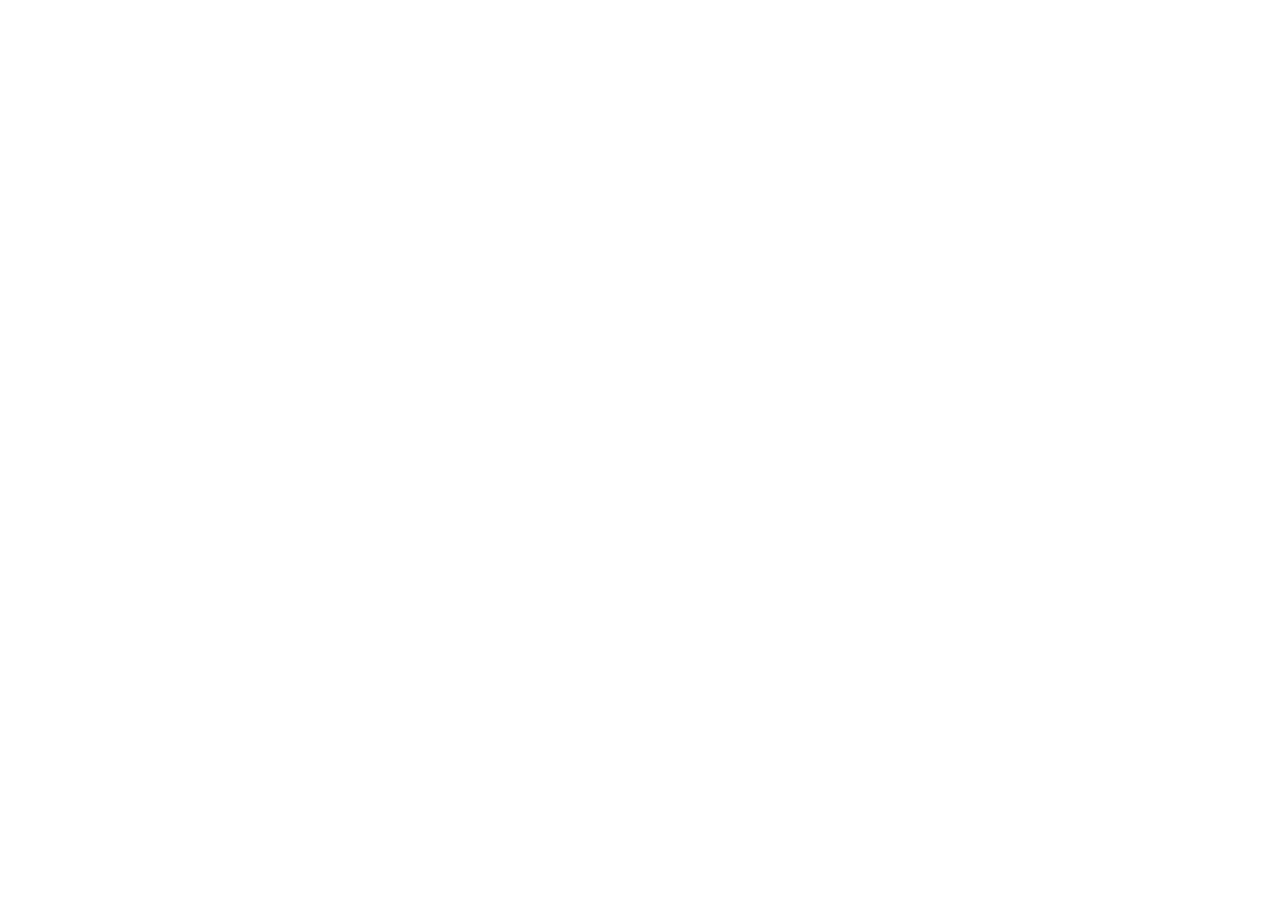
==== curriculo.html @ 702c192c "começo do curriculo" ====
<!DOCTYPE html>
<html lang="en">
<head>
              <meta charset="UTF-8">
              <meta name="viewport" content="width=device-width, initial-scale=1.0">
              <title>Carolina Schaun Chaves</title>
</head>
<body>
              
</body>
</html>
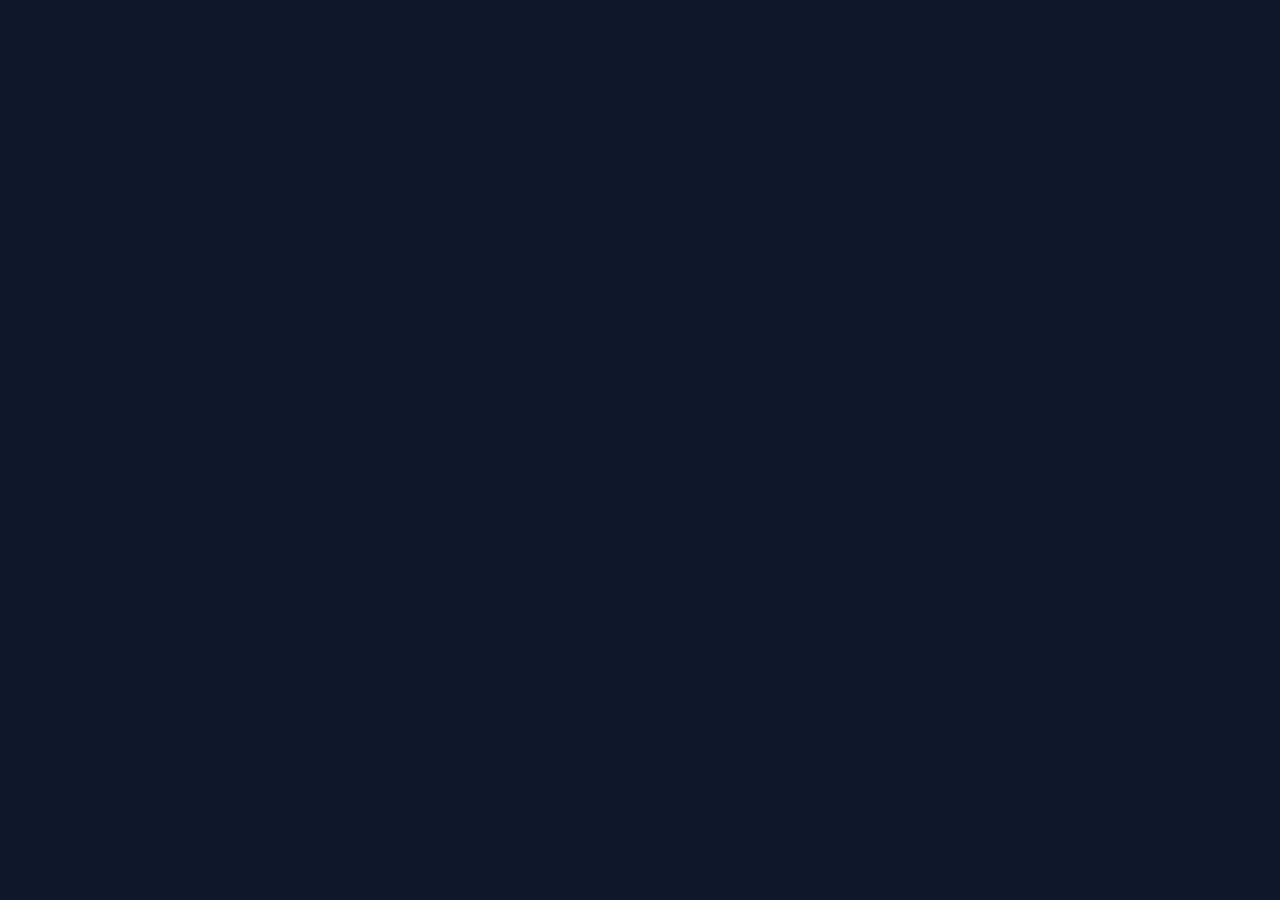
==== commit 5d4a30da: "att" ====
--- a/curriculo.html
+++ b/curriculo.html
@@ -1,9 +1,10 @@
 <!DOCTYPE html>
-<html lang="en">
+<html lang="pt-br">
 <head>
               <meta charset="UTF-8">
               <meta name="viewport" content="width=device-width, initial-scale=1.0">
               <title>Carolina Schaun Chaves</title>
+              <link rel="stylesheet" href="style.css">
 </head>
 <body>
               
--- a/style.css
+++ b/style.css
@@ -0,0 +1,39 @@
+@charset "UTF-8";
+
+body{
+  margin:0;
+  font-family:Arial;
+  background:#0f172a;
+  color:white;
+}
+
+header{
+  padding:20px;
+  background:#020617;
+}
+
+.container{
+  padding:60px;
+}
+
+.card{
+  background:#1e293b;
+  padding:20px;
+  border-radius:12px;
+  margin:10px 0;
+  transition:0.3s;
+}
+
+.card:hover{
+  transform:translateY(-5px);
+  box-shadow:0 0 15px #3b82f6;
+}
+
+button{
+  background:#3b82f6;
+  border:none;
+  padding:12px 20px;
+  color:white;
+  border-radius:8px;
+  cursor:pointer;
+}
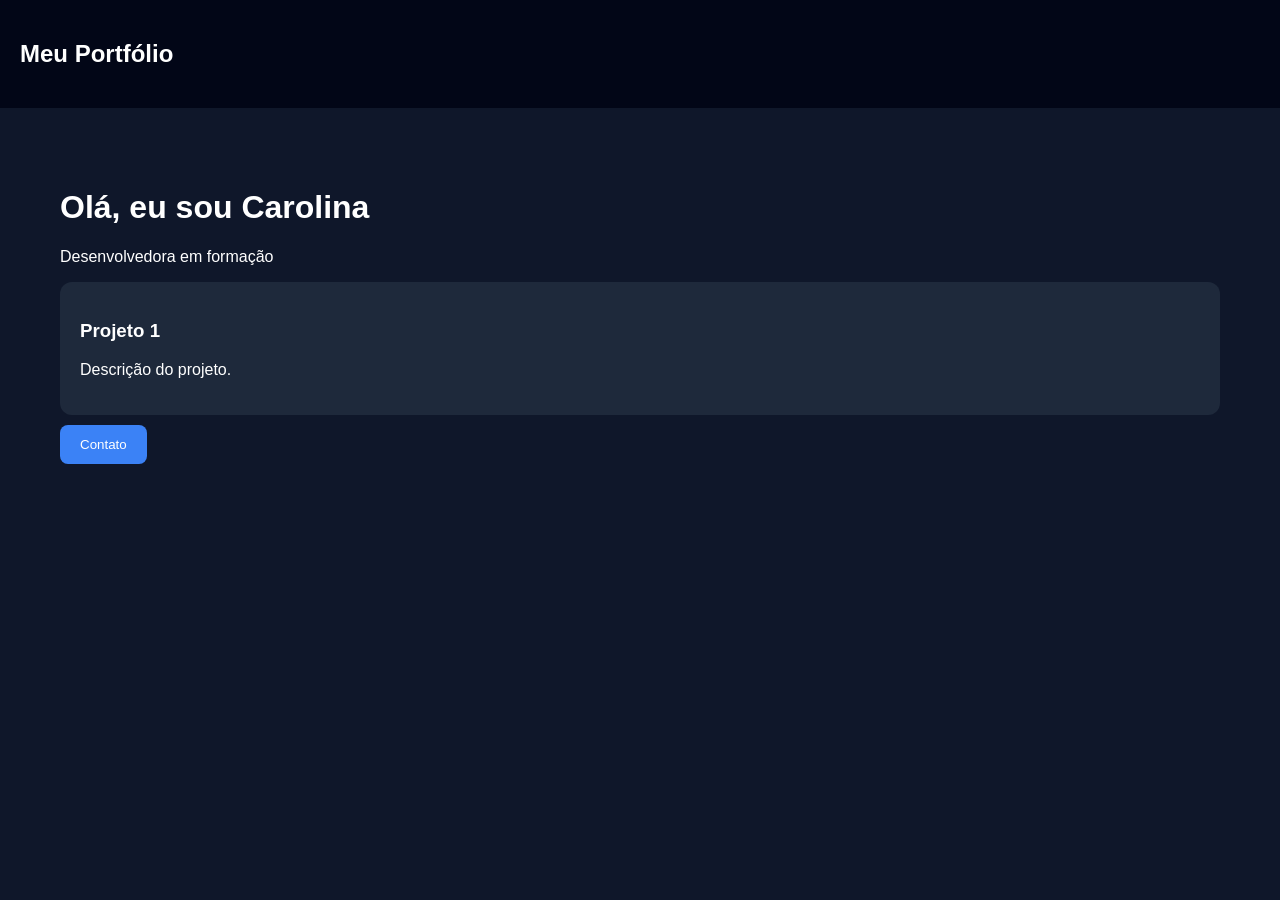
==== commit bdae958e: "Update curriculo.html" ====
--- a/curriculo.html
+++ b/curriculo.html
@@ -7,6 +7,23 @@
               <link rel="stylesheet" href="style.css">
 </head>
 <body>
-              
+
+<header>
+              <h2>Meu Portfólio</h2>
+</header>
+
+<div class="container">
+              <h1>Olá, eu sou Carolina</h1>
+                            <p>Desenvolvedora em formação</p>
+
+<div class="card">
+
+              <h3>Projeto 1</h3>
+                            <p>Descrição do projeto.</p>
+</div>
+
+              <button>Contato</button>
+</div>   
+
 </body>
 </html>
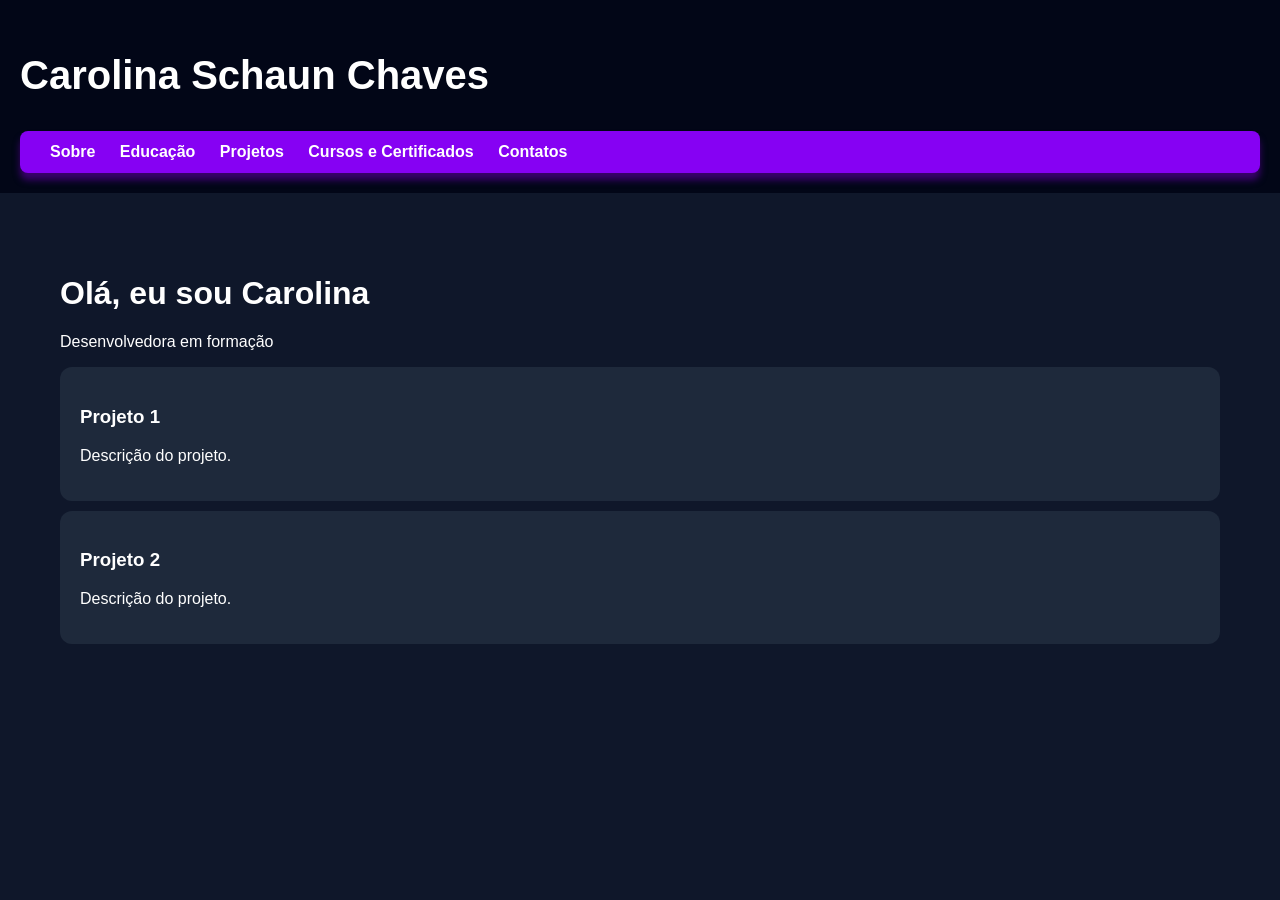
==== commit 211cb2fd: "att" ====
--- a/curriculo.html
+++ b/curriculo.html
@@ -3,13 +3,20 @@
 <head>
               <meta charset="UTF-8">
               <meta name="viewport" content="width=device-width, initial-scale=1.0">
-              <title>Carolina Schaun Chaves</title>
               <link rel="stylesheet" href="style.css">
 </head>
 <body>
 
 <header>
-              <h2>Meu Portfólio</h2>
+              <h2>Carolina Schaun Chaves</h2>
+ <nav>
+          <a href="#">Sobre</a>
+          <a href="#">Educação</a>
+          <a href="#">Projetos</a>
+          <a href="#">Cursos e Certificados</a>
+          <a href="#">Contatos</a>
+</nav>
+     
 </header>
 
 <div class="container">
@@ -22,8 +29,10 @@
                             <p>Descrição do projeto.</p>
 </div>
 
-              <button>Contato</button>
-</div>   
+<div class="card">
+
+              <h3>Projeto 2</h3>
+                            <p>Descrição do projeto.</p>
 
 </body>
 </html>
--- a/style.css
+++ b/style.css
@@ -11,6 +11,34 @@
   padding:20px;
   background:#020617;
 }
+
+header h2 {
+  font-weight: 600;
+  font-size:40px;
+}
+nav{
+  background:#8601f3;
+  border:none;
+  color:white;
+  border-radius:8px;
+  cursor:pointer;
+  padding:12px 20px;
+  box-shadow: 0px 7px 7px rgba(75, 0, 136, 0.767);
+}
+nav a{
+  text-decoration: none;
+  padding: 10px;
+  color: rgb(255, 255, 255); 
+  font-weight: bolder;
+  border-radius: 5px;
+  transition-duration: 0.8s;
+}
+
+nav a:hover{
+color:rgb(255, 255, 255);
+background-color: #5308cc;
+}
+
 
 .container{
   padding:60px;
@@ -26,14 +54,6 @@
 
 .card:hover{
   transform:translateY(-5px);
-  box-shadow:0 0 15px #3b82f6;
+  box-shadow:0 0 15px #8003d3;
 }
 
-button{
-  background:#3b82f6;
-  border:none;
-  padding:12px 20px;
-  color:white;
-  border-radius:8px;
-  cursor:pointer;
-}
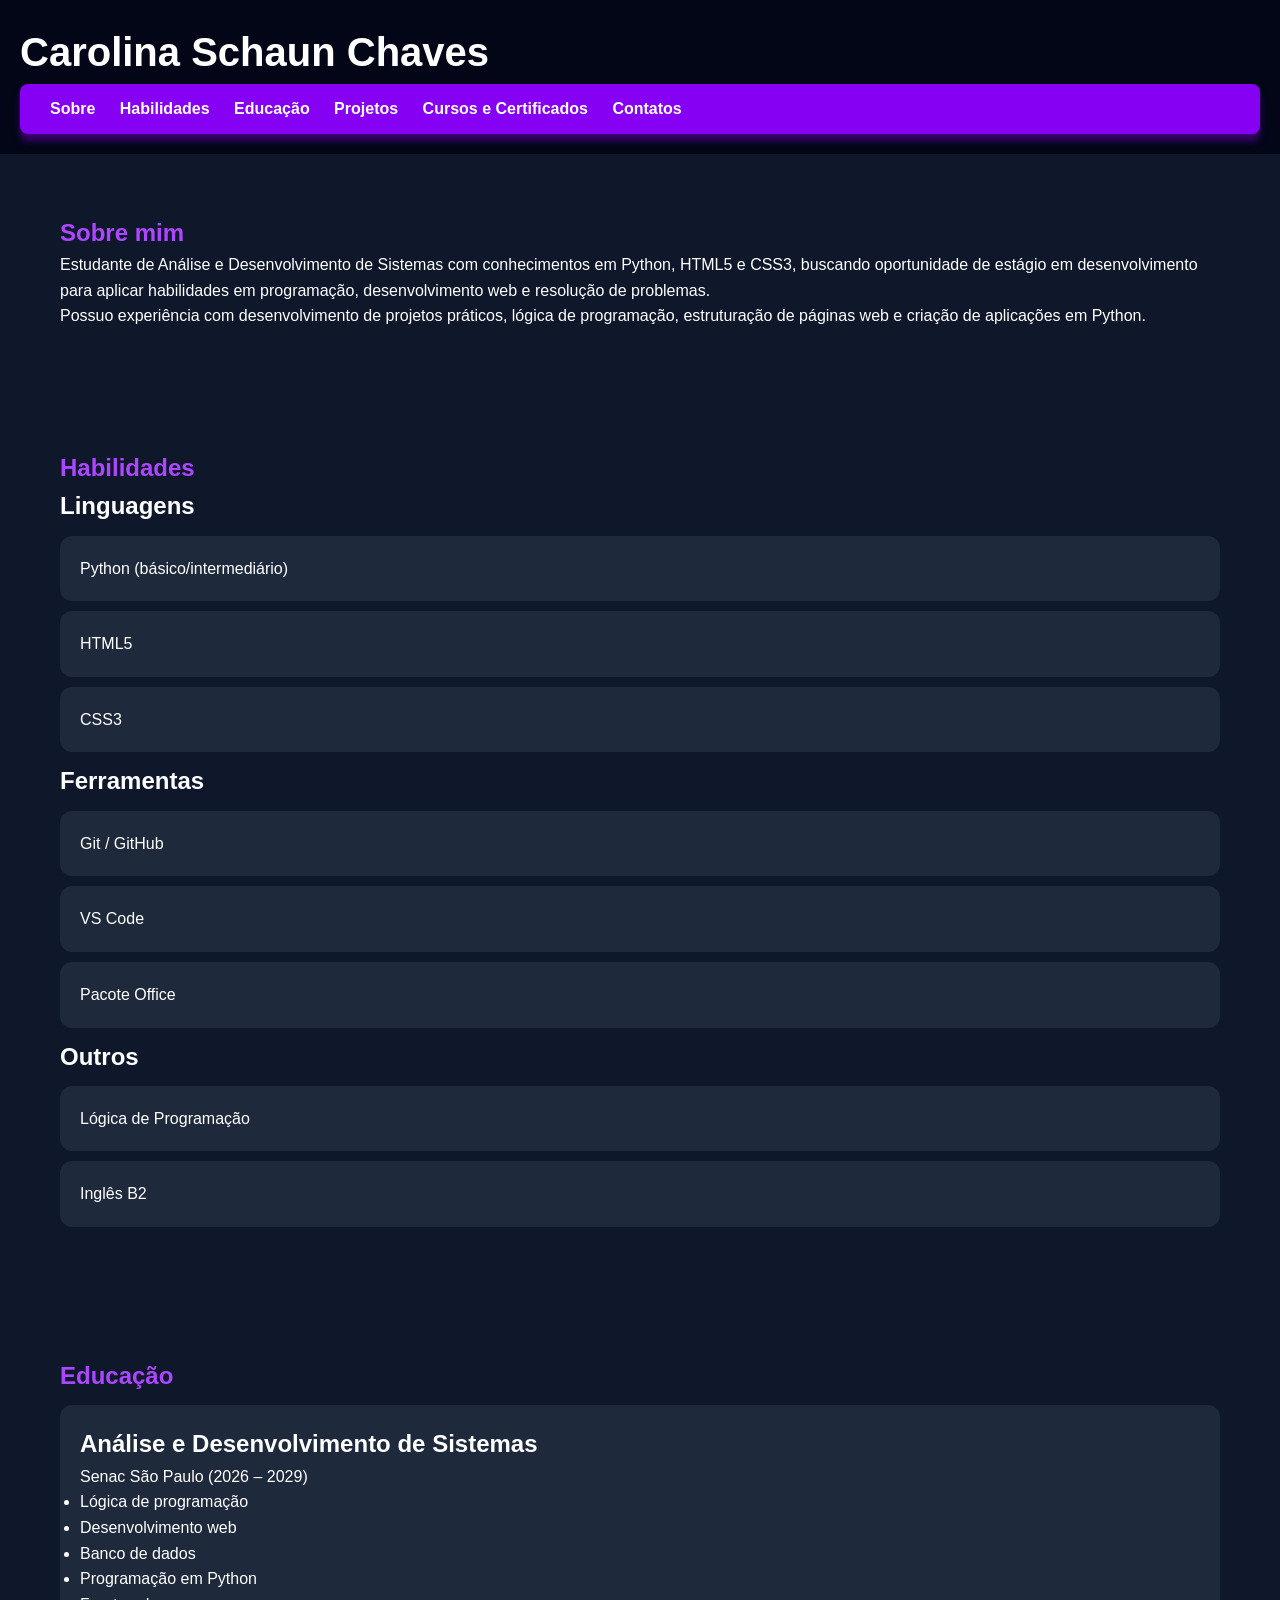
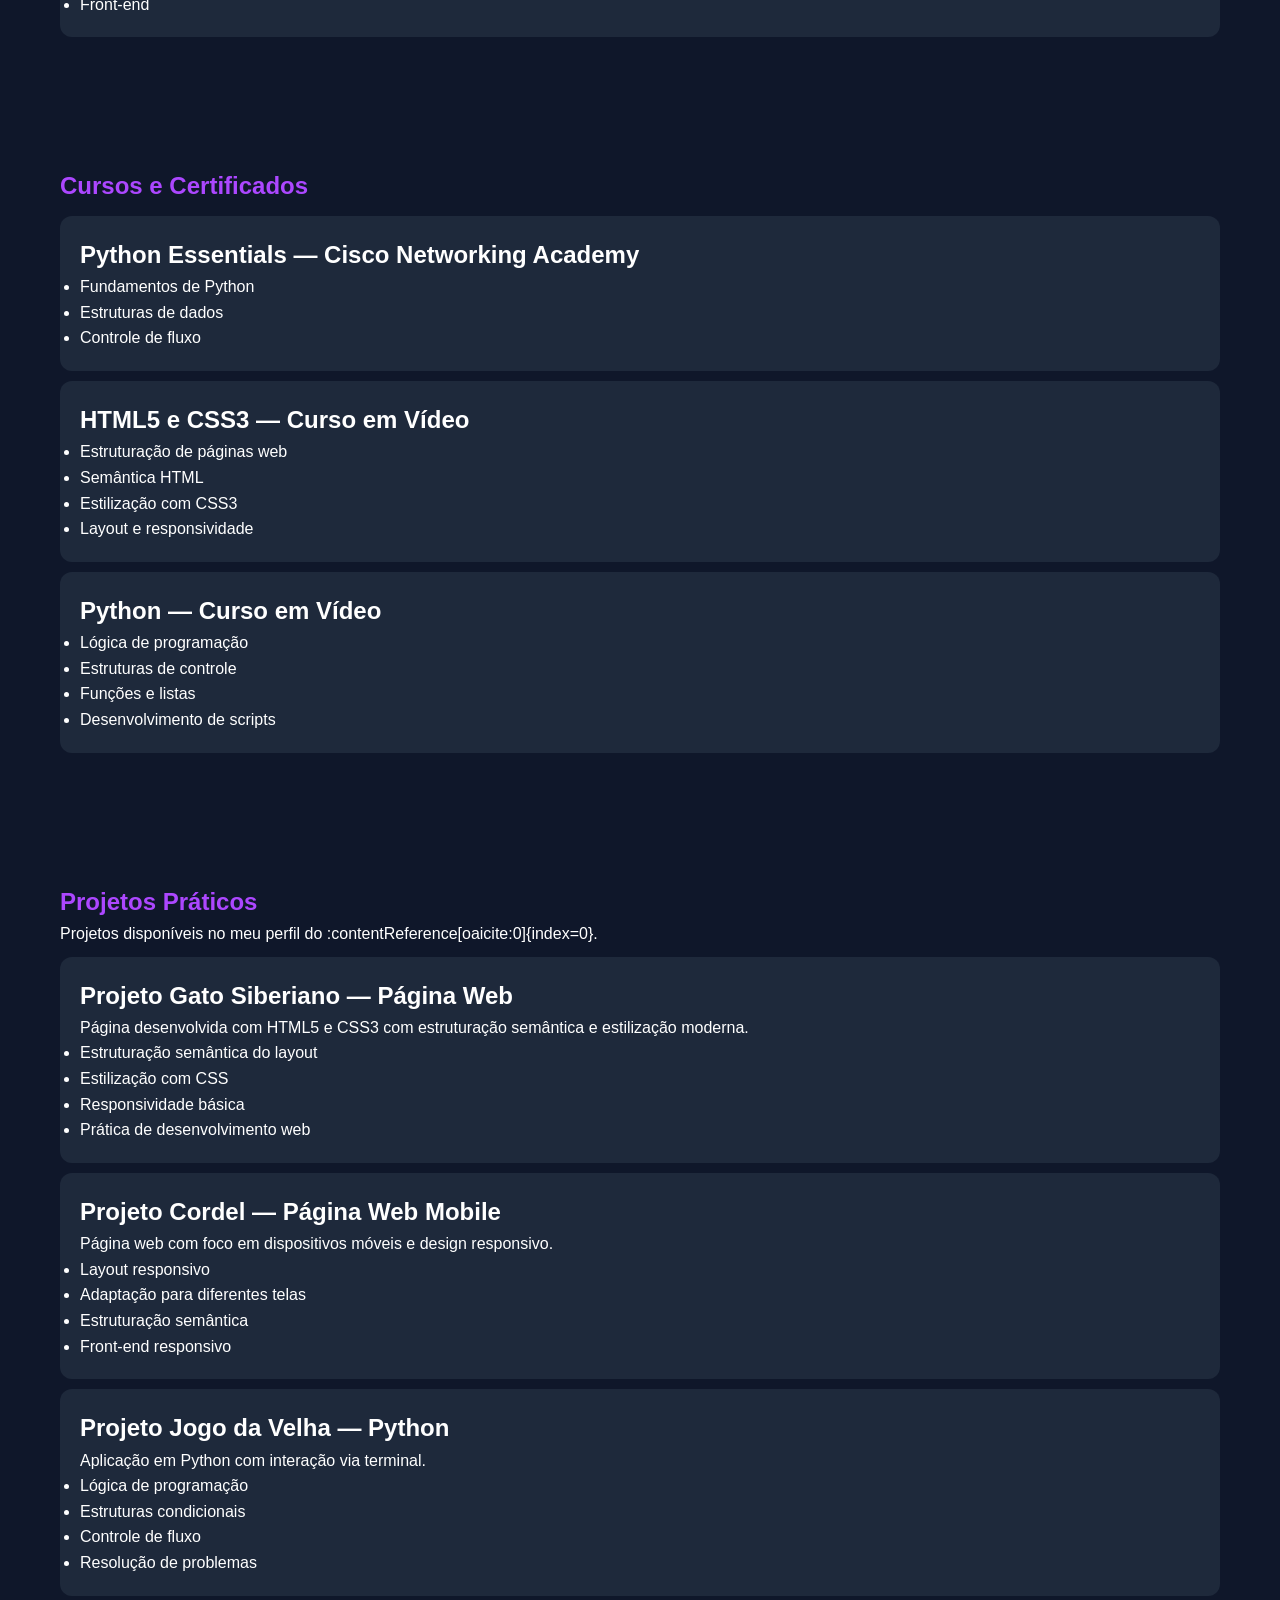
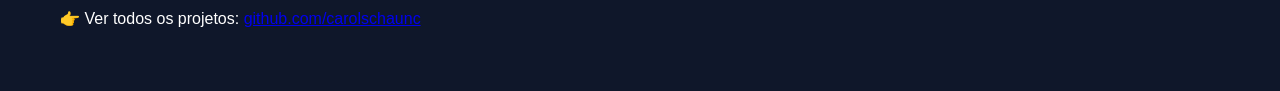
==== commit 3e7de8ca: "att" ====
--- a/curriculo.html
+++ b/curriculo.html
@@ -10,29 +10,152 @@
 <header>
               <h2>Carolina Schaun Chaves</h2>
  <nav>
-          <a href="#">Sobre</a>
-          <a href="#">Educação</a>
-          <a href="#">Projetos</a>
-          <a href="#">Cursos e Certificados</a>
-          <a href="#">Contatos</a>
+              <a href="#">Sobre</a>
+               <a href="#">Habilidades</a>
+              <a href="#">Educação</a>
+              <a href="#">Projetos</a>
+              <a href="#">Cursos e Certificados</a>
+              <a href="#">Contatos</a>
 </nav>
-     
 </header>
 
-<div class="container">
-              <h1>Olá, eu sou Carolina</h1>
-                            <p>Desenvolvedora em formação</p>
+<section id="sobre">
+              <h1>Sobre mim</h1>
+
+              <p>
+              Estudante de Análise e Desenvolvimento de Sistemas com conhecimentos em Python, HTML5 e CSS3,
+              buscando oportunidade de estágio em desenvolvimento para aplicar habilidades em programação,
+              desenvolvimento web e resolução de problemas.
+              </p>
+
+              <p>
+              Possuo experiência com desenvolvimento de projetos práticos, lógica de programação,
+              estruturação de páginas web e criação de aplicações em Python.
+              </p>
+</section>
+
+<section id="skills">
+<h1>Habilidades</h1>
+
+              <h2>Linguagens</h2>
+              <div class="grid">
+              <div class="card">Python (básico/intermediário)</div>
+              <div class="card">HTML5</div>
+              <div class="card">CSS3</div>
+</div>
+
+              <h2>Ferramentas</h2>
+              <div class="grid">
+              <div class="card">Git / GitHub</div>
+              <div class="card">VS Code</div>
+              <div class="card">Pacote Office</div>
+</div>
+
+              <h2>Outros</h2>
+              <div class="grid">
+              <div class="card">Lógica de Programação</div>
+              <div class="card">Inglês B2</div>
+</div>
+</section>
+
+<section id="educaçao">
+              <h1>Educação</h1>
+<div class="card">
+              <h2>Análise e Desenvolvimento de Sistemas</h2>
+              <p>Senac São Paulo (2026 – 2029)</p>
+
+              <ul>
+              <li>Lógica de programação</li>
+              <li>Desenvolvimento web</li>
+              <li>Banco de dados</li>
+              <li>Programação em Python</li>
+              <li>Front-end</li>
+              </ul>
+</div>
+</section>
+
+<section id="certificados">
+              <h1>Cursos e Certificados</h1>
+
+<div class="grid">
 
 <div class="card">
-
-              <h3>Projeto 1</h3>
-                            <p>Descrição do projeto.</p>
+              <h2>Python Essentials — Cisco Networking Academy</h2>
+              <ul>
+              <li>Fundamentos de Python</li>
+              <li>Estruturas de dados</li>
+              <li>Controle de fluxo</li>
+              </ul>
 </div>
 
 <div class="card">
+              <h2>HTML5 e CSS3 — Curso em Vídeo</h2>
+              <ul>
+              <li>Estruturação de páginas web</li>
+              <li>Semântica HTML</li>
+              <li>Estilização com CSS3</li>
+              <li>Layout e responsividade</li>
+              </ul>
+</div>
 
-              <h3>Projeto 2</h3>
-                            <p>Descrição do projeto.</p>
+<div class="card">
+              <h2>Python — Curso em Vídeo</h2>
+              <ul>
+              <li>Lógica de programação</li>
+              <li>Estruturas de controle</li>
+              <li>Funções e listas</li>
+              <li>Desenvolvimento de scripts</li>
+              </ul>
+</div>
+</section>
 
+<section id="projetos">
+              <h1>Projetos Práticos</h1>
+
+              <p>Projetos disponíveis no meu perfil do :contentReference[oaicite:0]{index=0}.</p>
+
+<div class="grid">
+
+<div class="card">
+              <h2>Projeto Gato Siberiano — Página Web</h2>
+              <p>Página desenvolvida com HTML5 e CSS3 com estruturação semântica e estilização moderna.</p>
+              <ul>
+              <li>Estruturação semântica do layout</li>
+              <li>Estilização com CSS</li>
+              <li>Responsividade básica</li>
+              <li>Prática de desenvolvimento web</li>
+              </ul>
+</div>
+
+<div class="card">
+              <h2>Projeto Cordel — Página Web Mobile</h2>
+              <p>Página web com foco em dispositivos móveis e design responsivo.</p>
+              <ul>
+              <li>Layout responsivo</li>
+              <li>Adaptação para diferentes telas</li>
+              <li>Estruturação semântica</li>
+              <li>Front-end responsivo</li>
+              </ul>
+</div>
+
+<div class="card">
+              <h2>Projeto Jogo da Velha — Python</h2>
+              <p>Aplicação em Python com interação via terminal.</p>
+              <ul>
+              <li>Lógica de programação</li>
+              <li>Estruturas condicionais</li>
+              <li>Controle de fluxo</li>
+              <li>Resolução de problemas</li>
+              </ul>
+</div>
+
+              <p>
+              👉 Ver todos os projetos:
+              <a href="https://github.com/carolschaunc" target="_blank">
+              github.com/carolschaunc
+              </a>
+              </p>
+
+</section>
 </body>
 </html>
--- a/style.css
+++ b/style.css
@@ -1,10 +1,16 @@
 @charset "UTF-8";
 
+*{
+margin:0;
+padding:0;
+box-sizing:border-box;
+}
+
 body{
-  margin:0;
-  font-family:Arial;
-  background:#0f172a;
-  color:white;
+font-family:Arial, sans-serif;
+background:#0f172a;
+color:white;
+line-height:1.6;
 }
 
 header{
@@ -24,6 +30,7 @@
   cursor:pointer;
   padding:12px 20px;
   box-shadow: 0px 7px 7px rgba(75, 0, 136, 0.767);
+ 
 }
 nav a{
   text-decoration: none;
@@ -35,12 +42,14 @@
 }
 
 nav a:hover{
-color:rgb(255, 255, 255);
-background-color: #5308cc;
+color:rgb(96, 4, 172);
+background-color: #ffffff;
 }
 
-
-.container{
+h1{
+  color: #ac47ff;
+}
+section{
   padding:60px;
 }
 
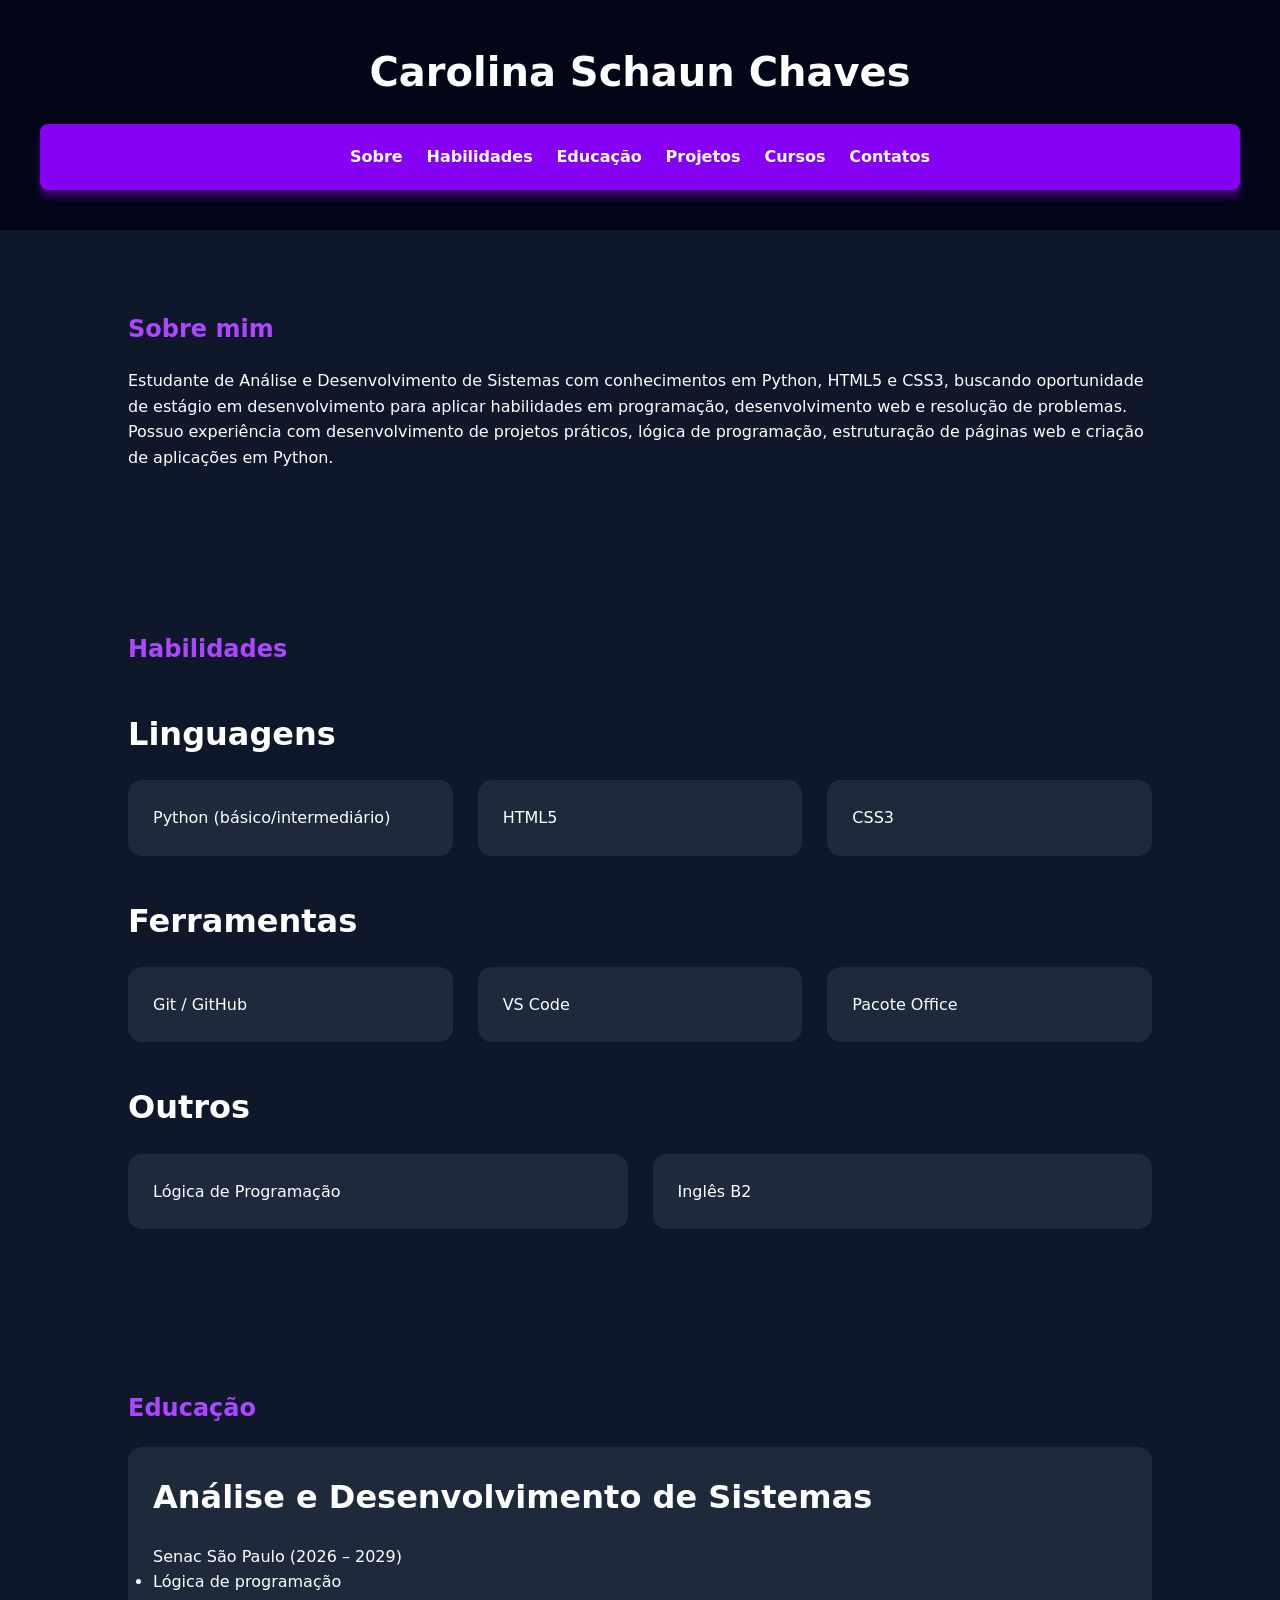
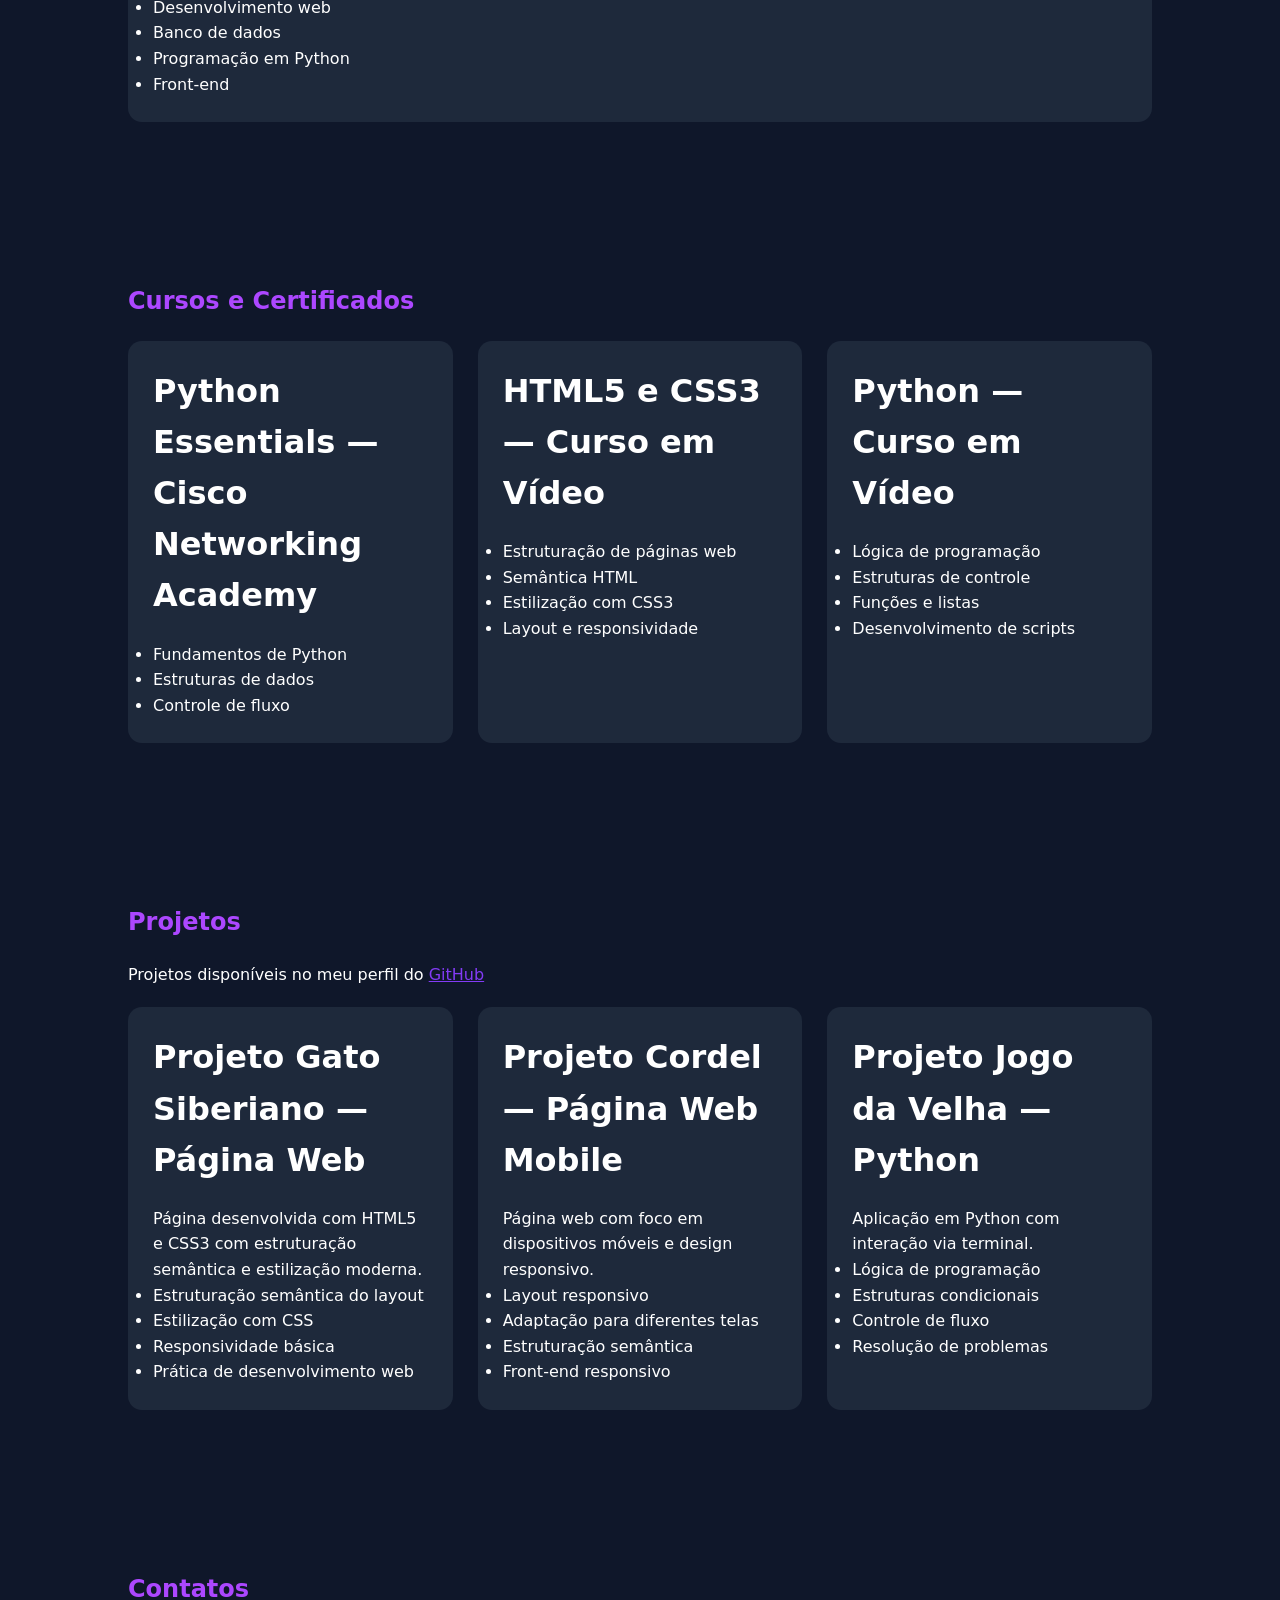
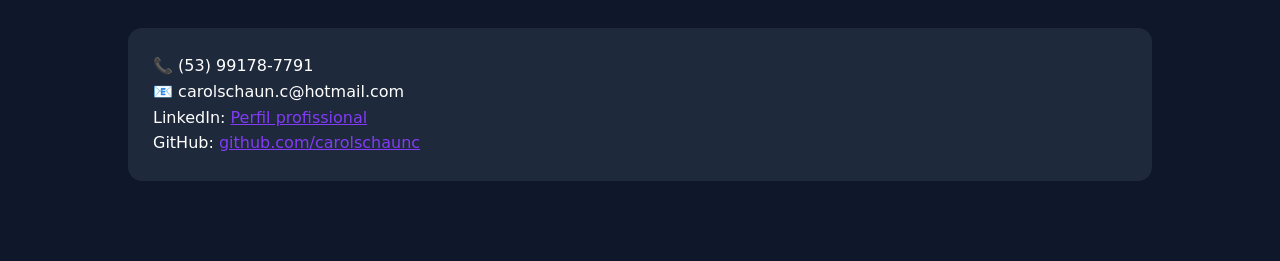
==== commit 2b73f6f6: "att" ====
--- a/curriculo.html
+++ b/curriculo.html
@@ -10,12 +10,14 @@
 <header>
               <h2>Carolina Schaun Chaves</h2>
  <nav>
+           
               <a href="#">Sobre</a>
                <a href="#">Habilidades</a>
               <a href="#">Educação</a>
               <a href="#">Projetos</a>
-              <a href="#">Cursos e Certificados</a>
-              <a href="#">Contatos</a>
+              <a href="#">Cursos</a>
+              <a href="#">Contatos</a> 
+            
 </nav>
 </header>
 
@@ -110,9 +112,9 @@
 </section>
 
 <section id="projetos">
-              <h1>Projetos Práticos</h1>
+              <h1>Projetos</h1>
 
-              <p>Projetos disponíveis no meu perfil do :contentReference[oaicite:0]{index=0}.</p>
+              <p>Projetos disponíveis no meu perfil do <a href="https://github.com/carolschaunc" target="_blank">GitHub</a></p>
 
 <div class="grid">
 
@@ -148,14 +150,27 @@
               <li>Resolução de problemas</li>
               </ul>
 </div>
+</section>
+
+<section id="contatos">
+
+              <h1>Contatos</h1>
+<div class="card">
+              <p>📞 (53) 99178-7791</p>
+              <p>📧 carolschaun.c@hotmail.com</p>
 
               <p>
-              👉 Ver todos os projetos:
-              <a href="https://github.com/carolschaunc" target="_blank">
-              github.com/carolschaunc
-              </a>
+              LinkedIn:
+              <a href="https://www.linkedin.com/in/carolina-chaves-a1057b3b3/" target="_blank">
+              Perfil profissional </a>
               </p>
 
-</section>
+              <p>
+              GitHub:
+              <a href="https://github.com/carolschaunc" target="_blank">
+              github.com/carolschaunc </a>
+              </p>
+</div>
+
 </body>
 </html>
--- a/style.css
+++ b/style.css
@@ -6,30 +6,41 @@
 box-sizing:border-box;
 }
 
+/* ===== BODY ===== */
 body{
-font-family:Arial, sans-serif;
+font-family: system-ui, -apple-system, sans-serif;
 background:#0f172a;
-color:white;
+color:#ffffff;
 line-height:1.6;
 }
 
 header{
-  padding:20px;
+  padding:40px;
   background:#020617;
+  text-align: center;
 }
 
 header h2 {
   font-weight: 600;
   font-size:40px;
 }
+
+/* ===== NAVBAR ===== */
 nav{
   background:#8601f3;
   border:none;
   color:white;
   border-radius:8px;
   cursor:pointer;
-  padding:12px 20px;
   box-shadow: 0px 7px 7px rgba(75, 0, 136, 0.767);
+  top:0;
+  width:100%;
+  padding:10px 25%;
+  display:flex;
+  justify-content:space-between;
+  align-items:center;
+  z-index:1000;
+
  
 }
 nav a{
@@ -38,7 +49,7 @@
   color: rgb(255, 255, 255); 
   font-weight: bolder;
   border-radius: 5px;
-  transition-duration: 0.8s;
+  transition-duration: 1s;
 }
 
 nav a:hover{
@@ -46,23 +57,65 @@
 background-color: #ffffff;
 }
 
+/* ===== CONTAINER PADRÃO ===== */
+section{
+padding:80px 10%;
+}
+
+/* ===== TITULOS ===== */
+h1,h2,h3{
+margin-bottom:20px;
+}
+
 h1{
   color: #ac47ff;
 }
-section{
-  padding:60px;
+
+h2{
+font-size:2rem;
+color:white;
 }
 
+/* ===== GRID (cards automáticos) ===== */
+.grid{
+display:grid;
+grid-template-columns:repeat(auto-fit,minmax(250px,1fr));
+gap:25px;
+margin-top:20px;
+}
+
+/* ===== CARD ===== */
 .card{
-  background:#1e293b;
-  padding:20px;
-  border-radius:12px;
-  margin:10px 0;
-  transition:0.3s;
+background:#1e293b;
+padding:25px;
+border-radius:14px;
+transition:.3s;
 }
 
 .card:hover{
-  transform:translateY(-5px);
-  box-shadow:0 0 15px #8003d3;
+transform:translateY(-8px);
+box-shadow:0 0 15px #8003d3;
 }
 
+/* ===== LINKS ===== */
+a{
+color:#833bf6;
+}
+
+a:hover{
+opacity:.8;
+}
+
+/* ===== SKILLS SUBTITULOS ===== */
+#skills h2{
+margin-top:40px;
+color:#ffffff;
+}
+
+/* ===== FOOTER ===== */
+footer{
+text-align:center;
+padding:30px;
+background:#020617;
+color:#94a3b8;
+}
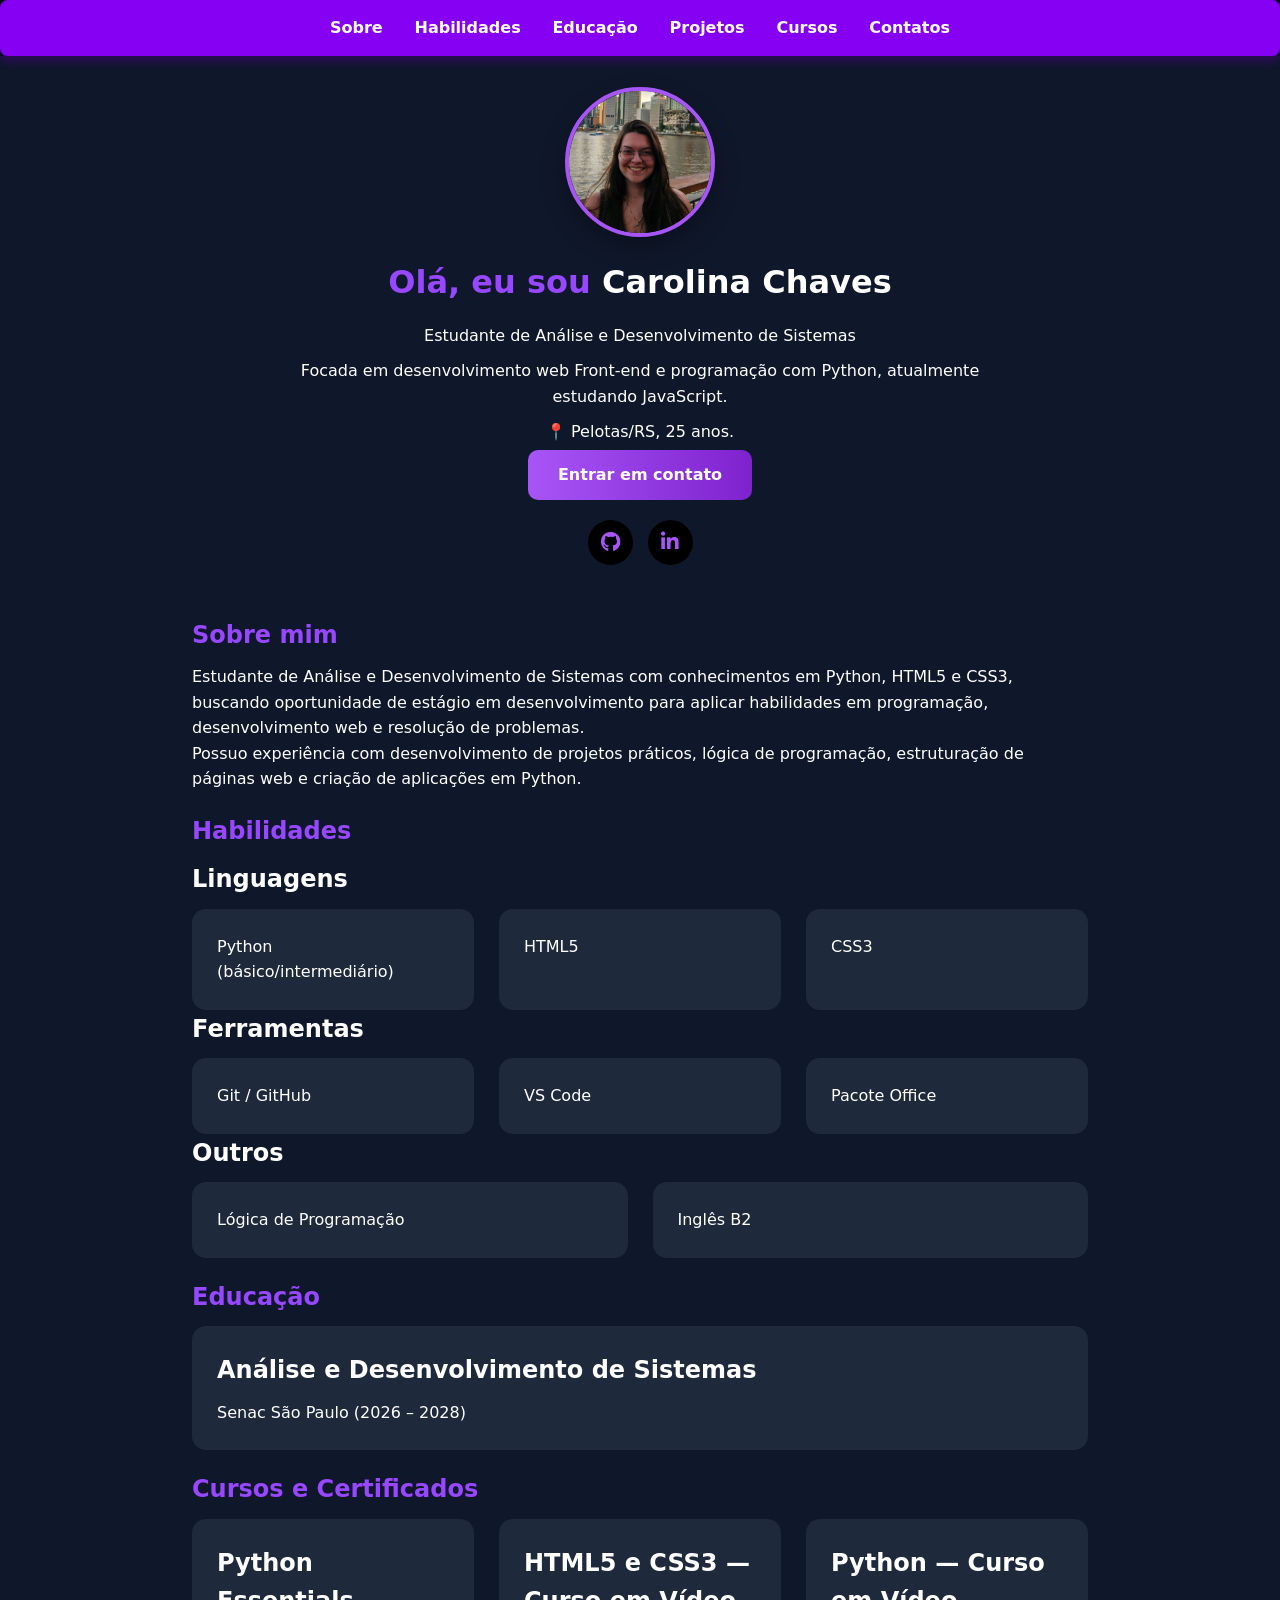
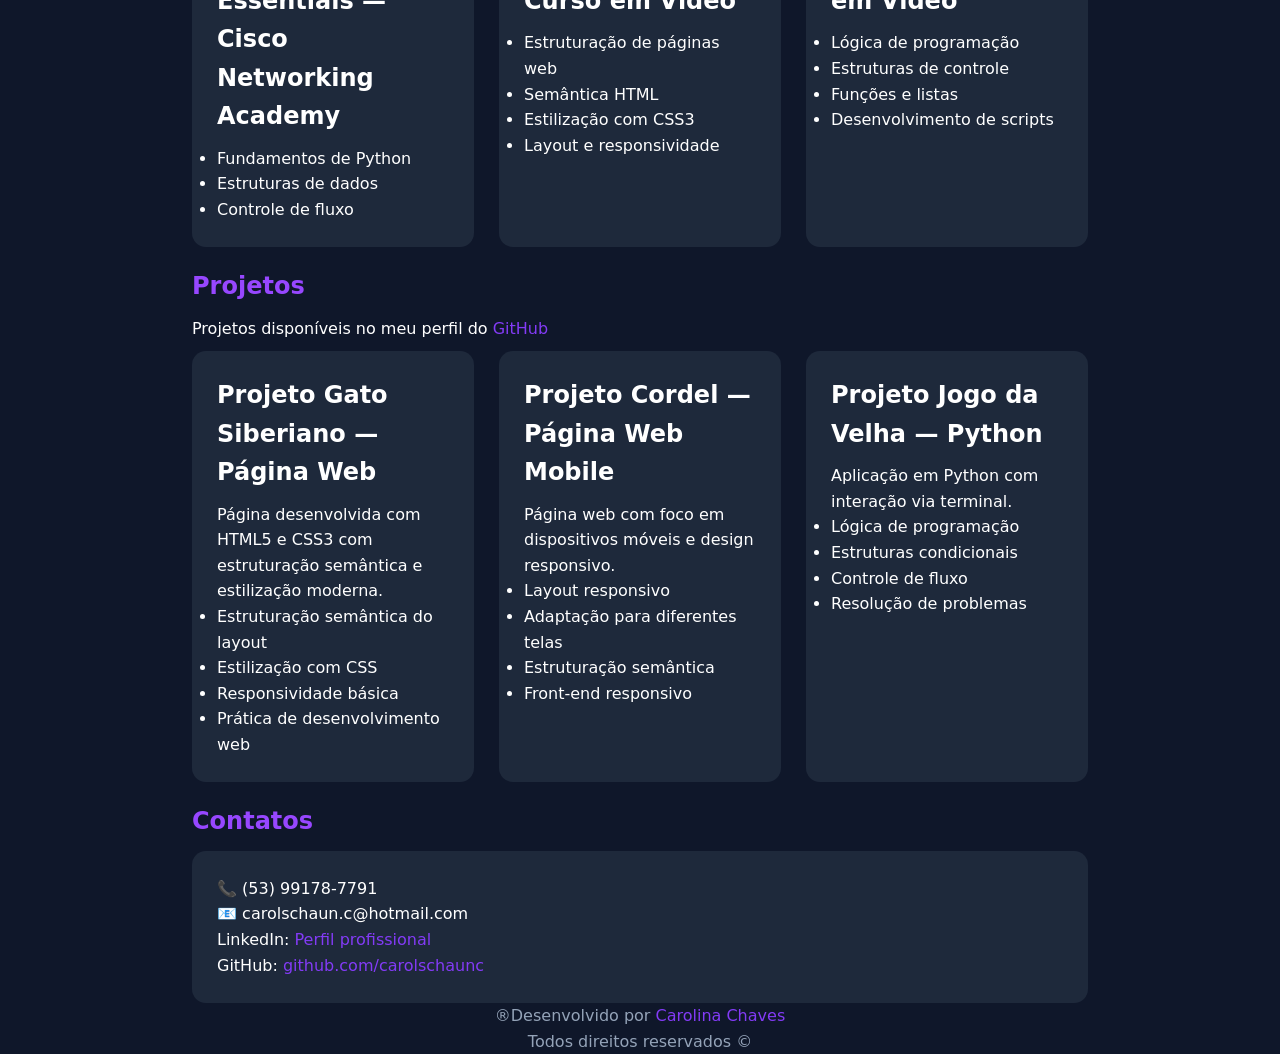
==== commit dbad9fb3: "Atualização" ====
--- a/curriculo.html
+++ b/curriculo.html
@@ -4,24 +4,46 @@
               <meta charset="UTF-8">
               <meta name="viewport" content="width=device-width, initial-scale=1.0">
               <link rel="stylesheet" href="style.css">
+              <link rel="stylesheet" href="https://cdnjs.cloudflare.com/ajax/libs/font-awesome/6.5.0/css/all.min.css">
 </head>
 <body>
 
 <header>
-              <h2>Carolina Schaun Chaves</h2>
+
  <nav>
-           
-              <a href="#">Sobre</a>
-               <a href="#">Habilidades</a>
-              <a href="#">Educação</a>
-              <a href="#">Projetos</a>
-              <a href="#">Cursos</a>
-              <a href="#">Contatos</a> 
-            
+              <a href="#Sobre">Sobre</a>
+              <a href="#Habilidades">Habilidades</a>
+              <a href="#Educação">Educação</a>
+              <a href="#Projetos">Projetos</a>
+              <a href="#Cursos">Cursos</a>
+              <a href="#Contatos">Contatos</a> 
+
 </nav>
 </header>
 
-<section id="sobre">
+<section class="hero">
+<div class="perfil">
+              <img src="imagens/perfil.png" alt="Foto de perfil de Carolina Chaves">
+</div>
+              <h1>Olá, eu sou <span>Carolina Chaves</span></h1>
+              <p>Estudante de Análise e Desenvolvimento de Sistemas</p>
+              <p>Focada em desenvolvimento web Front-end e programação com Python, atualmente estudando JavaScript.</p>
+              <p>📍 Pelotas/RS, 25 anos.</p>
+                            
+              <a href="https://wa.me/555391787791" target="_blank" class="btn-contato">Entrar em contato</a>
+
+<div class="social-icons">
+              <a href="https://github.com/carolschaunc" target="_blank" class="icon">
+              <i class="fab fa-github"></i> </a>
+              <a href="https://www.linkedin.com/in/carolina-chaves-a1057b3b3/" target="_blank" class="icon">
+              <i class="fab fa-linkedin-in"></i>
+  </a>
+</div>
+
+</section>
+
+
+<section id="Sobre">
               <h1>Sobre mim</h1>
 
               <p>
@@ -36,7 +58,7 @@
               </p>
 </section>
 
-<section id="skills">
+<section id="Habilidades">
 <h1>Habilidades</h1>
 
               <h2>Linguagens</h2>
@@ -60,23 +82,15 @@
 </div>
 </section>
 
-<section id="educaçao">
+<section id="Educação">
               <h1>Educação</h1>
 <div class="card">
               <h2>Análise e Desenvolvimento de Sistemas</h2>
-              <p>Senac São Paulo (2026 – 2029)</p>
+              <p>Senac São Paulo (2026 – 2028)</p>
 
-              <ul>
-              <li>Lógica de programação</li>
-              <li>Desenvolvimento web</li>
-              <li>Banco de dados</li>
-              <li>Programação em Python</li>
-              <li>Front-end</li>
-              </ul>
-</div>
 </section>
 
-<section id="certificados">
+<section id="Cursos">
               <h1>Cursos e Certificados</h1>
 
 <div class="grid">
@@ -111,7 +125,7 @@
 </div>
 </section>
 
-<section id="projetos">
+<section id="Projetos">
               <h1>Projetos</h1>
 
               <p>Projetos disponíveis no meu perfil do <a href="https://github.com/carolschaunc" target="_blank">GitHub</a></p>
@@ -152,7 +166,7 @@
 </div>
 </section>
 
-<section id="contatos">
+<section id="Contatos">
 
               <h1>Contatos</h1>
 <div class="card">
@@ -172,5 +186,12 @@
               </p>
 </div>
 
+
+<footer class="footer">
+  <p>®Desenvolvido por 
+    <a href="https://www.linkedin.com/in/carolinaschaves/" target="_blank">Carolina Chaves</a></p>
+  <p>Todos direitos reservados ©</p>
+</footer>
+
 </body>
 </html>
--- a/style.css
+++ b/style.css
@@ -12,18 +12,15 @@
 background:#0f172a;
 color:#ffffff;
 line-height:1.6;
+margin: 0;
 }
 
 header{
-  padding:40px;
+  padding:0px;
   background:#020617;
   text-align: center;
 }
 
-header h2 {
-  font-weight: 600;
-  font-size:40px;
-}
 
 /* ===== NAVBAR ===== */
 nav{
@@ -32,15 +29,13 @@
   color:white;
   border-radius:8px;
   cursor:pointer;
-  box-shadow: 0px 7px 7px rgba(75, 0, 136, 0.767);
-  top:0;
+  box-shadow: 0px 7px 7px rgba(75, 0, 136, 0.418);
+  top: 0px;
   width:100%;
-  padding:10px 25%;
+  padding:5px 25%;
   display:flex;
   justify-content:space-between;
-  align-items:center;
   z-index:1000;
-
  
 }
 nav a{
@@ -57,22 +52,114 @@
 background-color: #ffffff;
 }
 
+/* ===== HERO ===== */
+.hero{
+height:60vh;
+display:flex;
+flex-direction:column;
+justify-content:center;
+align-items:center;
+text-align:center;
+padding-top:0px;
+padding-bottom: 0px;
+}
+
+.hero h1{
+font-size:2rem;
+}
+
+.hero span{
+color:#ffffff;
+}
+
+.hero p{
+margin:5px 8%;
+color: #ffffff;
+font-size: 1rem;
+}
+
+/* ===== FOTO PERFIL ===== */
+.perfil {
+  display: flex;
+  justify-content: center;
+  margin-bottom: 20px;
+}
+
+.perfil img {
+  width: 150px;
+  height: 150px;
+  border-radius: 50%; 
+  object-fit: cover;  
+  border: 4px solid #a855f7; 
+  box-shadow: 0 10px 25px rgba(0, 0, 0, 0.3);
+}
+
+/* ===== SOCIAL ICONS ===== */
+.social-icons {
+  display: flex;
+  gap: 15px;
+  justify-content: center;
+  margin-top: 20px;
+}
+
+.icon {
+  background: #000;
+  color: #a855f7;
+  width: 45px;
+  height: 45px;
+  border-radius: 50%;
+  display: flex;
+  align-items: center;
+  justify-content: center;
+  font-size: 20px;
+  text-decoration: none;
+  transition: 0.3s;
+}
+
+.icon:hover {
+  background: #a855f7;
+  color: white;
+  transform: scale(1.1);
+}
+
+/* ===== btn-contato ===== */
+.btn-contato {
+  display: inline-block;
+  padding: 12px 30px;
+  background: linear-gradient(90deg, #a855f7, #7e22ce);
+  color: white;
+  border-radius: 10px;
+  text-decoration: none;
+  font-weight: bold;
+  transition: 0.3s;
+}
+
+.btn-contato:hover {
+  transform: scale(1.05);
+}
+
 /* ===== CONTAINER PADRÃO ===== */
 section{
-padding:80px 10%;
+padding:20px 15%;
+padding-bottom: 0%;
 }
 
 /* ===== TITULOS ===== */
 h1,h2,h3{
-margin-bottom:20px;
+margin-bottom:10px;
 }
 
 h1{
-  color: #ac47ff;
+  color: #9747ff;
 }
 
 h2{
 font-size:2rem;
+color:white;
+}
+
+h2{
+font-size:1.5rem;
 color:white;
 }
 
@@ -81,7 +168,7 @@
 display:grid;
 grid-template-columns:repeat(auto-fit,minmax(250px,1fr));
 gap:25px;
-margin-top:20px;
+margin-top:10px;
 }
 
 /* ===== CARD ===== */
@@ -100,6 +187,7 @@
 /* ===== LINKS ===== */
 a{
 color:#833bf6;
+text-decoration: none;
 }
 
 a:hover{
@@ -108,14 +196,43 @@
 
 /* ===== SKILLS SUBTITULOS ===== */
 #skills h2{
-margin-top:40px;
+margin-top:5px;
 color:#ffffff;
 }
 
 /* ===== FOOTER ===== */
 footer{
 text-align:center;
-padding:30px;
-background:#020617;
+padding:20px, 0;
 color:#94a3b8;
-}
+width: 100%;
+}
+
+.footer a{
+  text-decoration: none;
+}
+
+.footer a:hover {
+  text-decoration:none;
+}
+
+/* ===== SCROLL SUAVE ===== */
+html{
+scroll-behavior:smooth;
+}
+
+/* ===== RESPONSIVO ===== */
+@media(max-width:768px){
+
+section{
+padding:60px 7%;
+}
+
+.hero h1{
+font-size:2rem;
+}
+
+nav{
+padding:15px 7%;}
+}
+
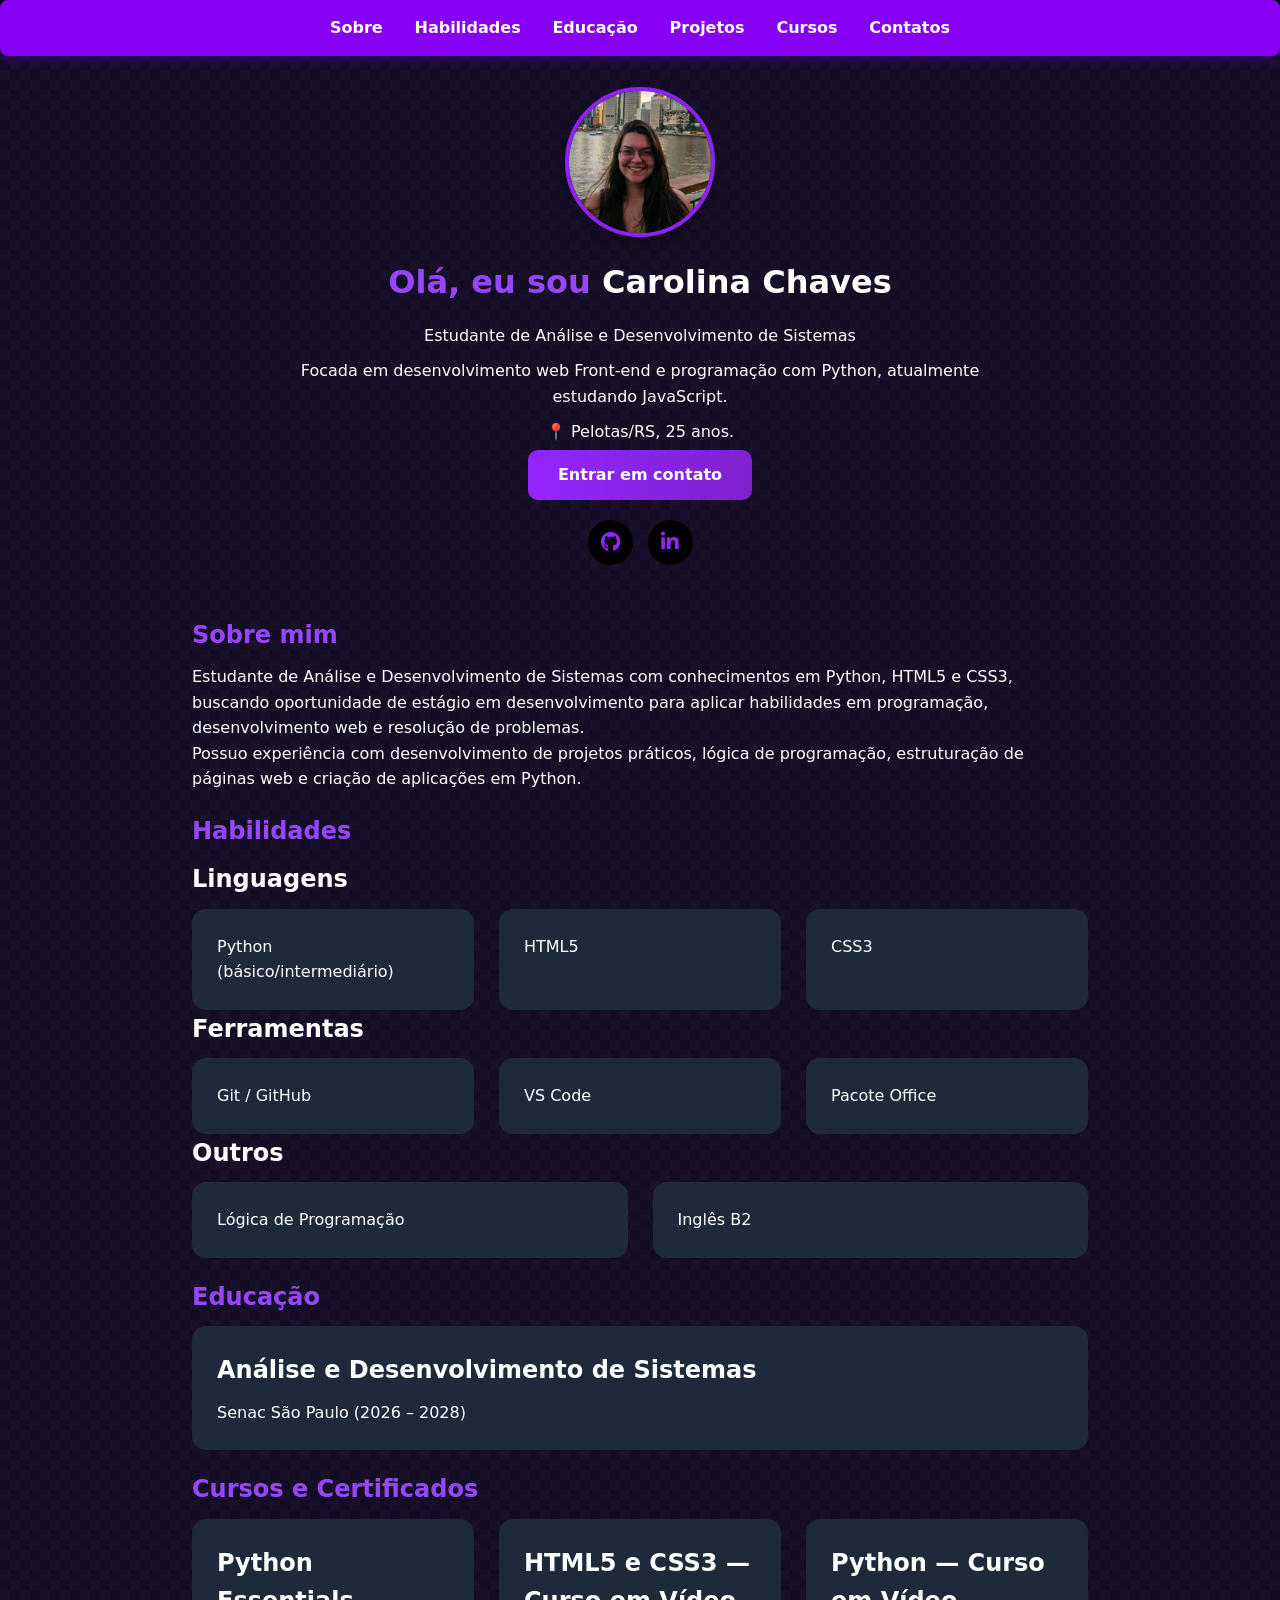
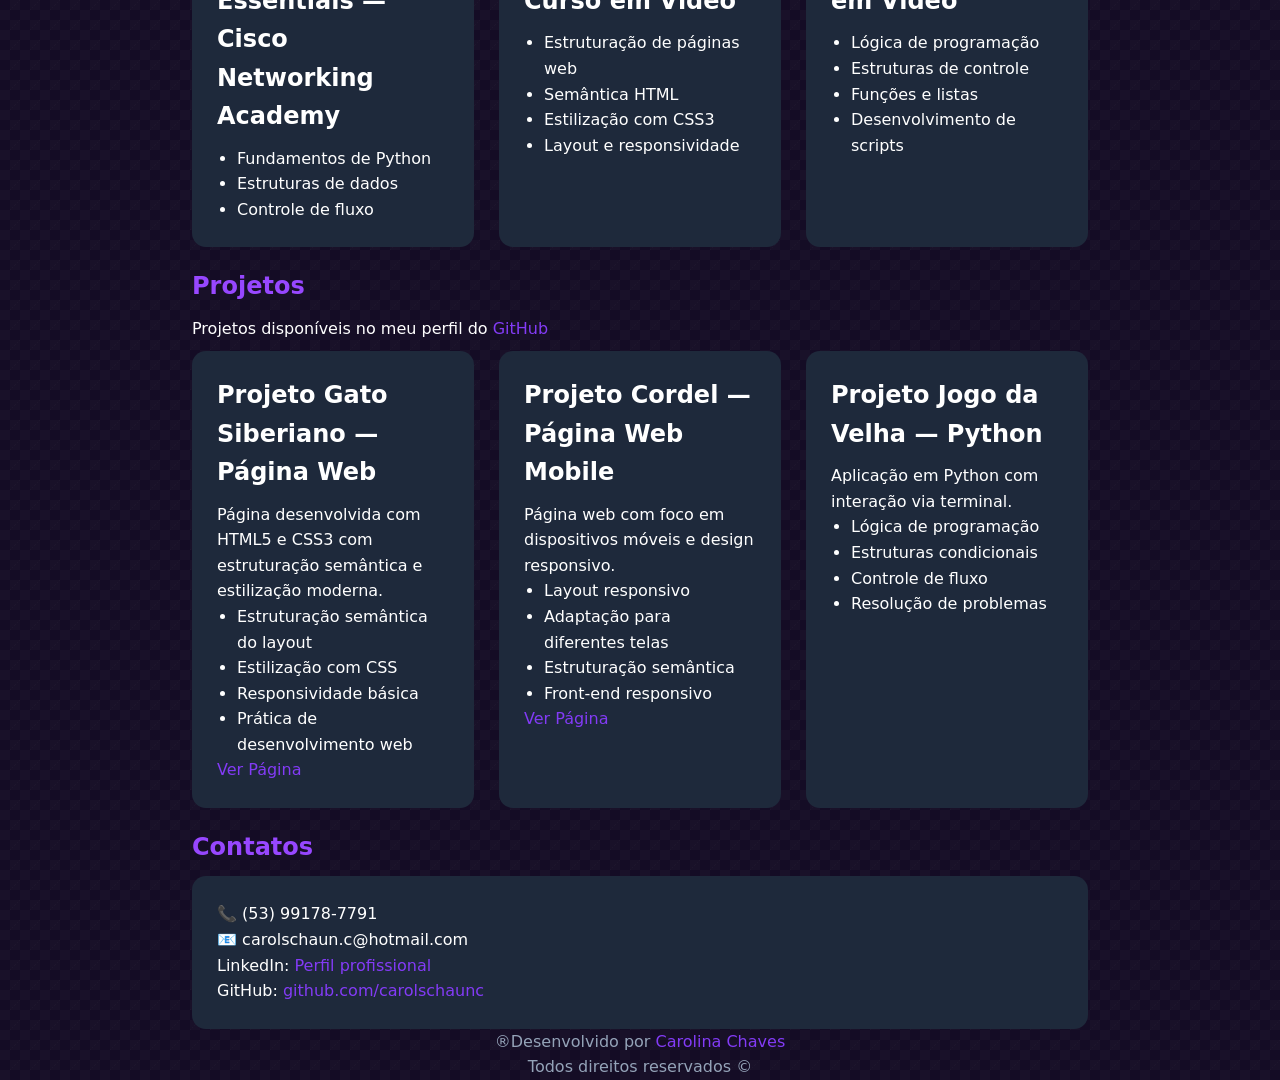
==== commit abb9ec65: "Att" ====
--- a/curriculo.html
+++ b/curriculo.html
@@ -127,11 +127,9 @@
 
 <section id="Projetos">
               <h1>Projetos</h1>
-
               <p>Projetos disponíveis no meu perfil do <a href="https://github.com/carolschaunc" target="_blank">GitHub</a></p>
 
 <div class="grid">
-
 <div class="card">
               <h2>Projeto Gato Siberiano — Página Web</h2>
               <p>Página desenvolvida com HTML5 e CSS3 com estruturação semântica e estilização moderna.</p>
@@ -141,6 +139,8 @@
               <li>Responsividade básica</li>
               <li>Prática de desenvolvimento web</li>
               </ul>
+              
+              <a href="https://carolschaunc.github.io/Projeto-gato-siberiano/" target="_blank" class="btn pagina"> Ver Página </a>
 </div>
 
 <div class="card">
@@ -152,7 +152,8 @@
               <li>Estruturação semântica</li>
               <li>Front-end responsivo</li>
               </ul>
-</div>
+                <a href="https://carolschaunc.github.io/Projeto-cordel/" target="_blank" class="btn pagina"> Ver Página</a>
+  </div>
 
 <div class="card">
               <h2>Projeto Jogo da Velha — Python</h2>
--- a/style.css
+++ b/style.css
@@ -9,11 +9,21 @@
 /* ===== BODY ===== */
 body{
 font-family: system-ui, -apple-system, sans-serif;
-background:#0f172a;
 color:#ffffff;
 line-height:1.6;
 margin: 0;
-}
+background-color: #140c25; /* base roxa escura */
+background-image:
+    linear-gradient(45deg, rgba(255,255,255,0.02) 25%, transparent 25%),
+    linear-gradient(-45deg, rgba(255,255,255,0.02) 25%, transparent 25%),
+    linear-gradient(45deg, transparent 75%, rgba(255,255,255,0.02) 75%),
+    linear-gradient(-45deg, transparent 75%, rgba(255,255,255,0.02) 75%);
+
+background-size: 20px 20px; /* menor que antes */
+background-position: 0 0, 0 10px, 10px -10px, -10px 0px;
+color: white;
+}
+
 
 header{
   padding:0px;
@@ -90,7 +100,7 @@
   height: 150px;
   border-radius: 50%; 
   object-fit: cover;  
-  border: 4px solid #a855f7; 
+  border: 4px solid #9021f8; 
   box-shadow: 0 10px 25px rgba(0, 0, 0, 0.3);
 }
 
@@ -104,7 +114,7 @@
 
 .icon {
   background: #000;
-  color: #a855f7;
+  color: #9026f3;
   width: 45px;
   height: 45px;
   border-radius: 50%;
@@ -117,7 +127,7 @@
 }
 
 .icon:hover {
-  background: #a855f7;
+  background: #9729ff;
   color: white;
   transform: scale(1.1);
 }
@@ -126,7 +136,7 @@
 .btn-contato {
   display: inline-block;
   padding: 12px 30px;
-  background: linear-gradient(90deg, #a855f7, #7e22ce);
+  background: linear-gradient(90deg, #9525ff, #7e22ce);
   color: white;
   border-radius: 10px;
   text-decoration: none;
@@ -179,6 +189,10 @@
 transition:.3s;
 }
 
+.card ul {
+  padding-left: 20px; 
+}
+
 .card:hover{
 transform:translateY(-8px);
 box-shadow:0 0 15px #8003d3;
